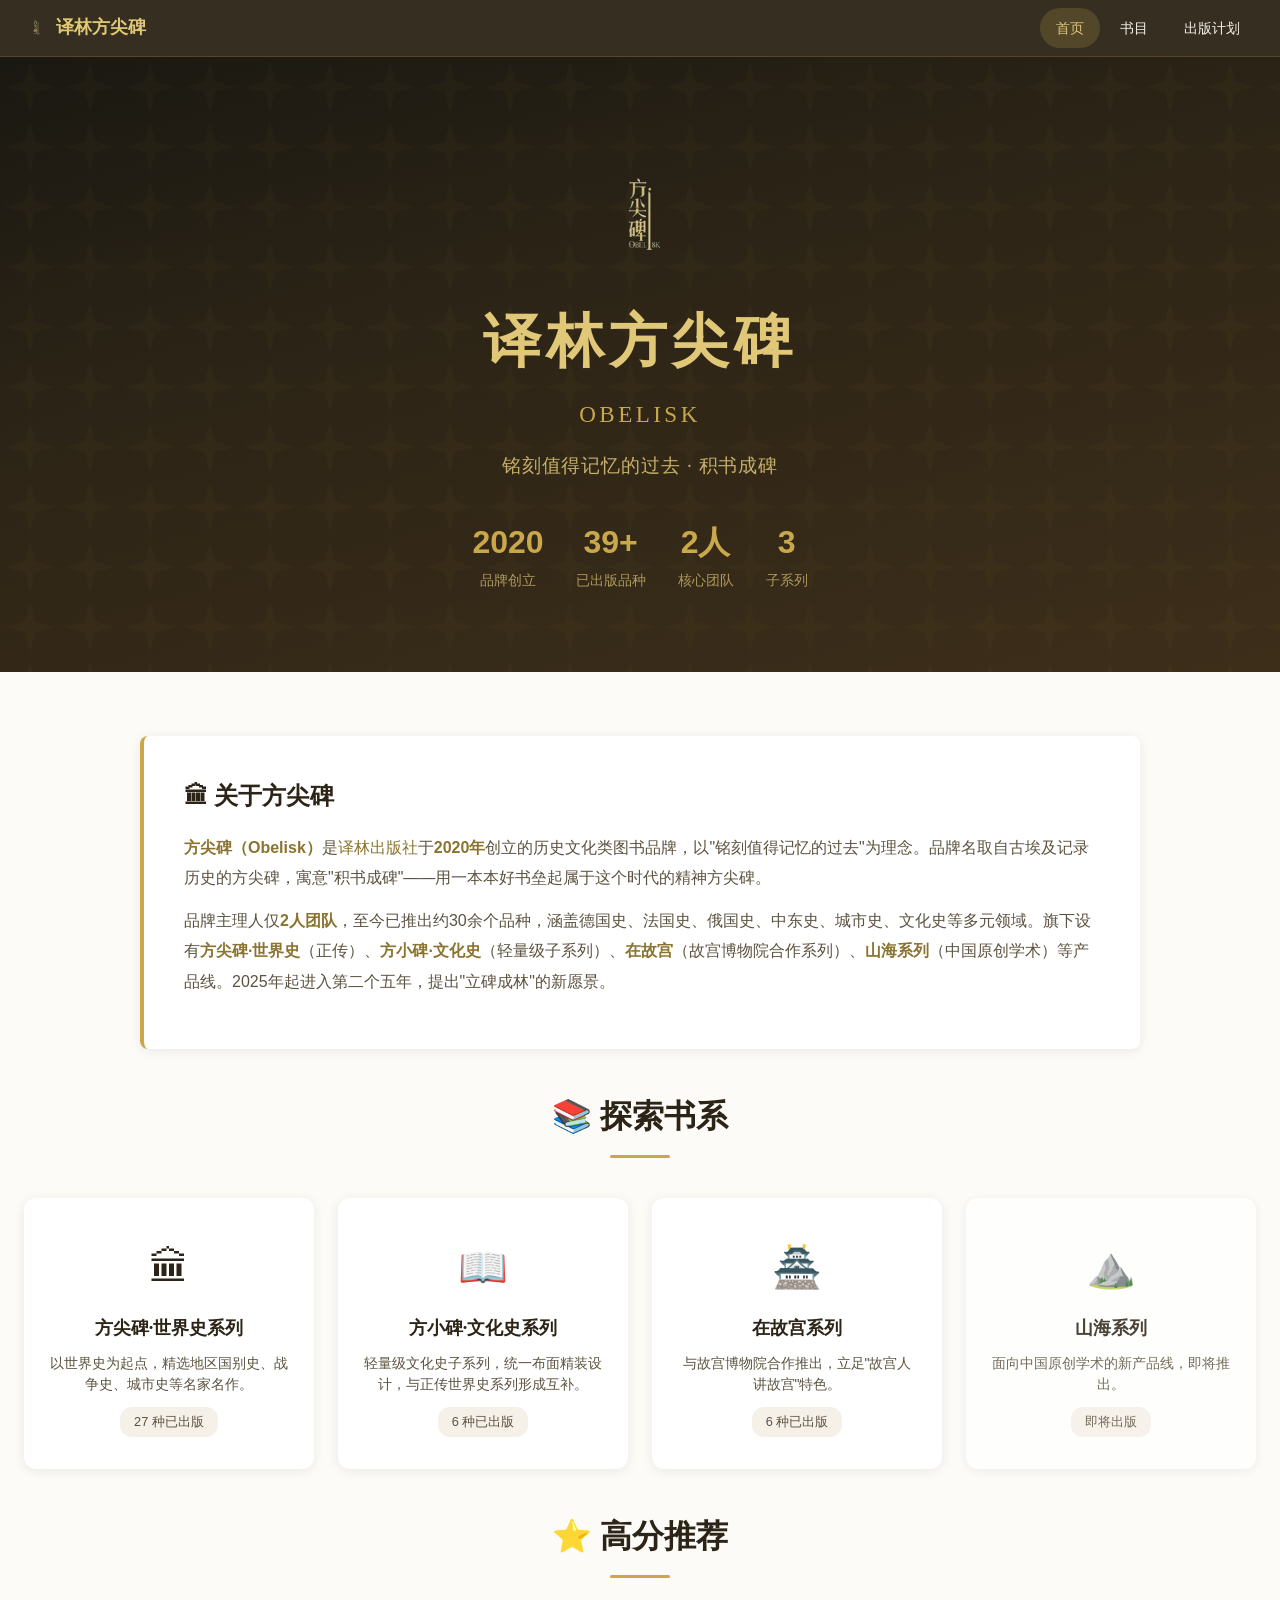
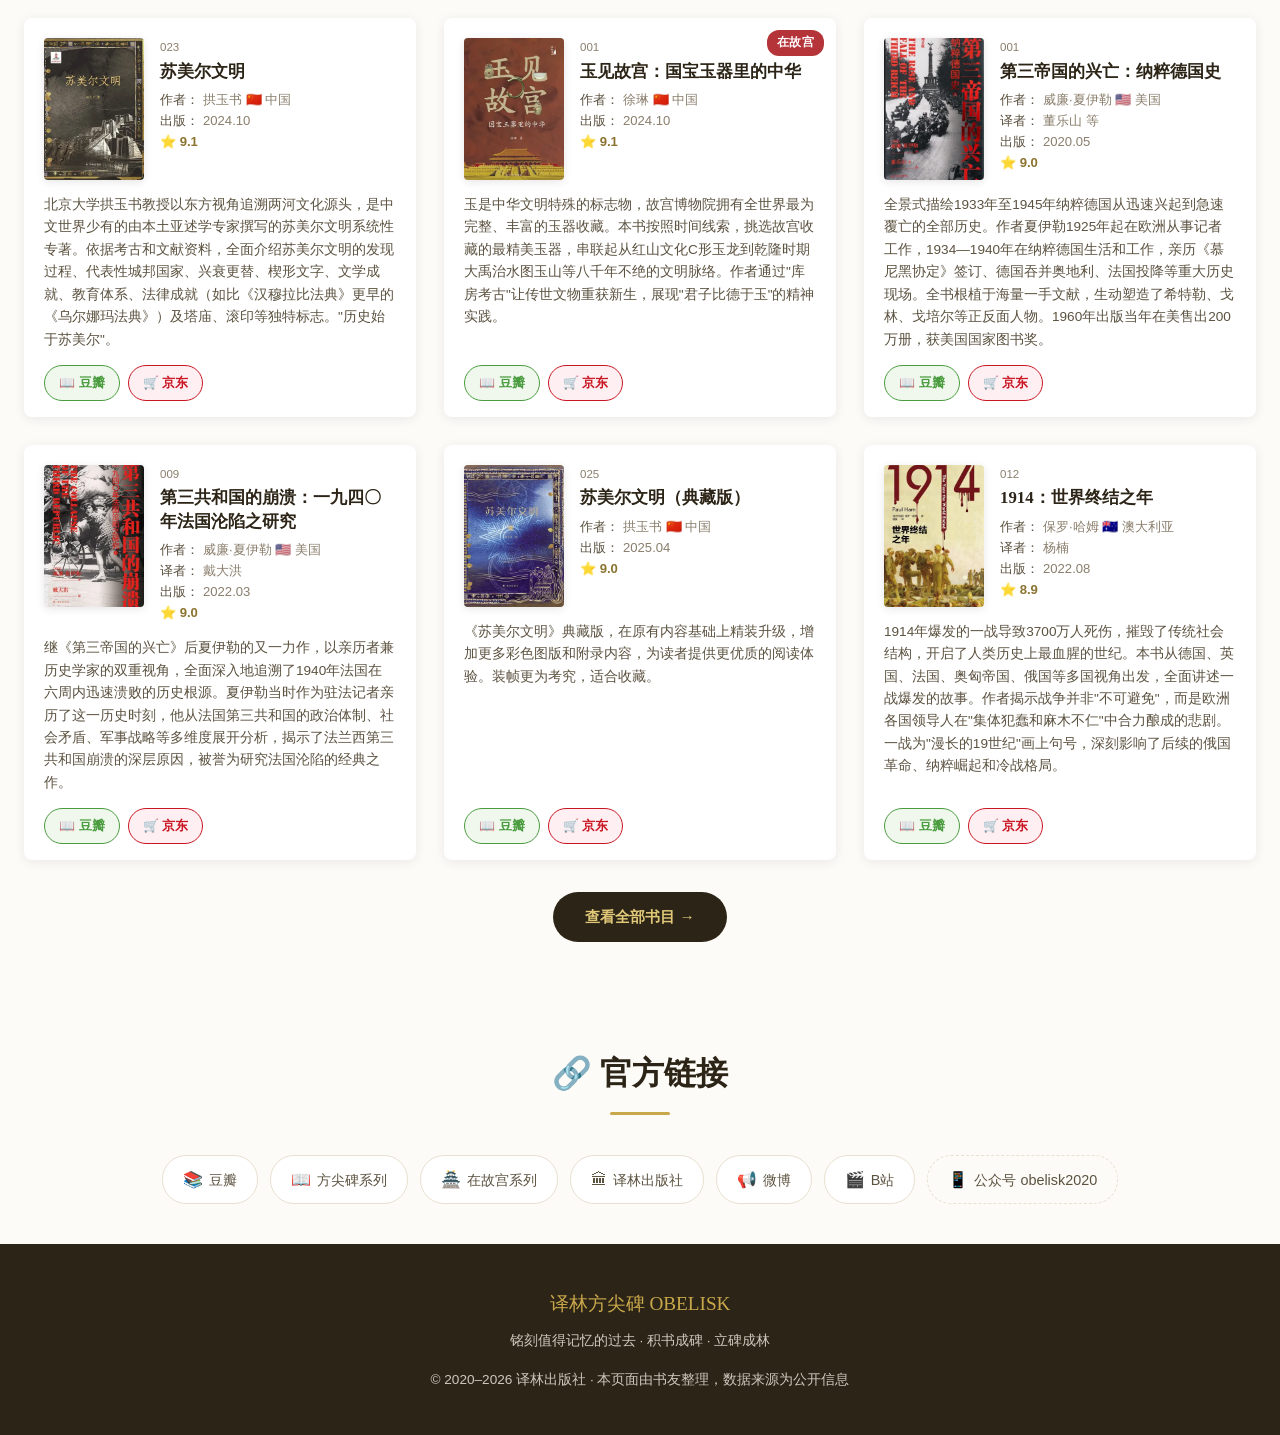
==== index.html @ dd34d94c "Obelisk V1.0" ====
<!DOCTYPE html>
<html lang="zh-CN">
<head>
<meta charset="UTF-8">
<meta name="viewport" content="width=device-width, initial-scale=1.0">
<meta name="description" content="译林方尖碑（Obelisk）是译林出版社于2020年创立的历史文化类图书品牌，以『铭刻值得记忆的过去』为理念。">
<title>译林方尖碑 OBELISK — 铭刻值得记忆的过去</title>
<link rel="stylesheet" href="css/style.css">
</head>
<body>

<!-- ===== Top Navigation ===== -->
<nav class="site-nav">
  <div class="nav-inner">
    <a href="index.html" class="nav-brand"><img src="images/方尖碑LOGO.png" alt="方尖碑" class="logo-icon" width="24" height="24"> 译林方尖碑</a>
    <button class="nav-toggle" onclick="document.querySelector('.nav-links').classList.toggle('open')" aria-label="菜单">☰</button>
    <div class="nav-links">
      <a href="index.html" class="active">首页</a>
      <a href="catalog.html">书目</a>
      <a href="plans.html">出版计划</a>
    </div>
  </div>
</nav>

<!-- ===== Hero ===== -->
<header class="hero">
  <div class="hero-content">
    <img class="obelisk-icon" src="images/方尖碑LOGO.png" alt="方尖碑" width="120" height="120">
    <h1>译林方尖碑<span class="accent">OBELISK</span></h1>
    <p class="tagline">铭刻值得记忆的过去 · 积书成碑</p>
    <div class="stats" id="heroStats"></div>
  </div>
</header>

<!-- ===== Brand Intro ===== -->
<section class="section">
  <div class="brand-intro">
    <h2>🏛 关于方尖碑</h2>
    <p><span class="highlight">方尖碑（Obelisk）</span>是<a href="http://www.yilin.com/" target="_blank" rel="noopener">译林出版社</a>于<span class="highlight">2020年</span>创立的历史文化类图书品牌，以"铭刻值得记忆的过去"为理念。品牌名取自古埃及记录历史的方尖碑，寓意"积书成碑"——用一本本好书垒起属于这个时代的精神方尖碑。</p>
    <p>品牌主理人仅<span class="highlight">2人团队</span>，至今已推出约30余个品种，涵盖德国史、法国史、俄国史、中东史、城市史、文化史等多元领域。旗下设有<span class="highlight">方尖碑·世界史</span>（正传）、<span class="highlight">方小碑·文化史</span>（轻量级子系列）、<span class="highlight">在故宫</span>（故宫博物院合作系列）、<span class="highlight">山海系列</span>（中国原创学术）等产品线。2025年起进入第二个五年，提出"立碑成林"的新愿景。</p>
  </div>

  <!-- ===== Series Navigation ===== -->
  <h2 class="section-title">📚 探索书系</h2>
  <div class="section-divider"></div>
  <div class="series-nav-grid" id="seriesNav"></div>

  <!-- ===== Featured Books ===== -->
  <h2 class="section-title" style="margin-top:16px">⭐ 高分推荐</h2>
  <div class="section-divider"></div>
  <div class="book-grid" id="featuredGrid"></div>
  <div style="text-align:center;margin-top:32px">
    <a href="catalog.html" style="display:inline-flex;align-items:center;gap:6px;padding:12px 32px;background:var(--ink);color:var(--gold-light);border-radius:28px;font-weight:600;font-size:.95rem;transition:all .2s">查看全部书目 →</a>
  </div>
</section>

<!-- ===== Official Links ===== -->
<section class="section section-sm">
  <h2 class="section-title">🔗 官方链接</h2>
  <div class="section-divider"></div>
  <div class="links-row">
    <a href="https://www.douban.com/people/219745804/?_i=10161605SWu4Nq" target="_blank" rel="noopener" class="link-chip">
      <span class="icon">📚</span> 豆瓣
    </a>
    <a href="https://book.douban.com/series/54733" target="_blank" rel="noopener" class="link-chip">
      <span class="icon">📖</span> 方尖碑系列
    </a>
    <a href="https://book.douban.com/series/74426" target="_blank" rel="noopener" class="link-chip">
      <span class="icon">🏯</span> 在故宫系列
    </a>
    <a href="http://www.yilin.com/" target="_blank" rel="noopener" class="link-chip">
      <span class="icon">🏛</span> 译林出版社
    </a>
    <a href="https://weibo.com/u/6437975644?is_all=1" target="_blank" rel="noopener" class="link-chip">
      <span class="icon">📢</span> 微博
    </a>
    <a href="https://space.bilibili.com/627652843?spm_id_from=333.337.search-card.all.click" target="_blank" rel="noopener" class="link-chip">
      <span class="icon">🎬</span> B站
    </a>
    <span class="link-chip link-chip-text">
      <span class="icon">📱</span> 公众号 obelisk2020
    </span>
  </div>
</section>

<!-- ===== Footer ===== -->
<footer class="site-footer">
  <p class="brand">译林方尖碑 OBELISK</p>
  <p>铭刻值得记忆的过去 · 积书成碑 · 立碑成林</p>
  <p style="margin-top:16px">© 2020–2026 译林出版社 · 本页面由书友整理，数据来源为公开信息</p>
</footer>

<script src="js/data.js"></script>
<script src="js/utils.js"></script>
<script>
  // Hero stats
  const seriesCounts = getSeriesCounts();
  const totalPublished = books.length;

  document.getElementById('heroStats').innerHTML = `
    <div class="stat"><div class="stat-num">2020</div><div class="stat-label">品牌创立</div></div>
    <div class="stat"><div class="stat-num">${totalPublished}+</div><div class="stat-label">已出版品种</div></div>
    <div class="stat"><div class="stat-num">2人</div><div class="stat-label">核心团队</div></div>
    <div class="stat"><div class="stat-num">${Object.keys(seriesCounts).length}</div><div class="stat-label">子系列</div></div>
  `;

  // Series nav cards
  const seriesOrder = ['世界史', '方小碑', '在故宫'];
  let navHtml = '';
  seriesOrder.forEach(s => {
    const info = getSeriesInfo(s);
    const count = seriesCounts[s] || 0;
    navHtml += `
      <a href="catalog.html?series=${encodeURIComponent(s)}" class="series-nav-card">
        <span class="icon">${info.icon}</span>
        <h3>${info.name}</h3>
        <p>${info.desc}</p>
        <span class="count">${count} 种已出版</span>
      </a>
    `;
  });
  // Add 山海 as upcoming
  navHtml += `
    <a href="plans.html#山海" class="series-nav-card" style="opacity:0.85">
      <span class="icon">⛰️</span>
      <h3>山海系列</h3>
      <p>面向中国原创学术的新产品线，即将推出。</p>
      <span class="count">即将出版</span>
    </a>
  `;
  document.getElementById('seriesNav').innerHTML = navHtml;

  // Featured books (rating >= 8.5, top 6)
  const featured = [...books]
    .filter(b => b.rating !== '—' && parseFloat(b.rating) >= 8.5)
    .sort((a, b) => parseFloat(b.rating) - parseFloat(a.rating))
    .slice(0, 6);

  document.getElementById('featuredGrid').innerHTML = featured.map(b => renderBookCard(b)).join('');
</script>

</body>
</html>
---- css/style.css ----
/* ============================================================
   译林方尖碑 OBELISK · 全局样式
   ============================================================ */

/* ----- Reset & Variables ----- */
*, *::before, *::after { box-sizing: border-box; margin: 0; padding: 0; }

:root {
  --gold: #c9a84c;
  --gold-light: #e0c878;
  --gold-dark: #8b7330;
  --stone: #f5f0e8;
  --stone-dark: #e8e0d0;
  --papyrus: #faf8f3;
  --ink: #2c2416;
  --ink-light: #5c5240;
  --ink-lighter: #8a7e6c;
  --white: #fff;
  --red: #b5343a;
  --green: #4a9c3f;
  --bg: #fdfbf7;

  --shadow: 0 2px 12px rgba(0,0,0,.08);
  --shadow-lg: 0 8px 32px rgba(0,0,0,.12);
  --shadow-xl: 0 16px 48px rgba(0,0,0,.16);

  --radius: 8px;
  --radius-sm: 4px;
  --radius-lg: 12px;

  --serif: "Noto Serif SC", "Source Han Serif SC", "Songti SC", Georgia, "Times New Roman", serif;
  --sans: "PingFang SC", "Microsoft YaHei", "Helvetica Neue", Arial, sans-serif;

  --max-width: 1280px;
}

html {
  scroll-behavior: smooth;
  font-size: 16px;
}

body {
  font-family: var(--sans);
  color: var(--ink);
  background: var(--bg);
  line-height: 1.7;
  overflow-x: hidden;
  min-height: 100vh;
  display: flex;
  flex-direction: column;
}

a {
  color: var(--gold-dark);
  text-decoration: none;
  transition: color 0.2s;
}
a:hover { color: var(--gold); }

img {
  max-width: 100%;
  height: auto;
  display: block;
}

/* ----- Top Navigation ----- */
.site-nav {
  background: rgba(44,36,22,0.95);
  backdrop-filter: blur(12px);
  -webkit-backdrop-filter: blur(12px);
  padding: 0 24px;
  position: sticky;
  top: 0;
  z-index: 100;
  border-bottom: 1px solid rgba(201,168,76,0.2);
}

.nav-inner {
  max-width: var(--max-width);
  margin: 0 auto;
  display: flex;
  align-items: center;
  justify-content: space-between;
  height: 56px;
}

.nav-brand {
  font-family: var(--serif);
  font-size: 1.1rem;
  font-weight: 700;
  color: var(--gold-light) !important;
  display: flex;
  align-items: center;
  gap: 8px;
}

.nav-links {
  display: flex;
  gap: 4px;
  align-items: center;
}

.nav-links a {
  color: var(--stone);
  padding: 8px 16px;
  border-radius: 20px;
  font-size: 0.9rem;
  font-weight: 500;
  transition: all 0.2s;
}
.nav-links a:hover,
.nav-links a.active {
  background: rgba(201,168,76,0.2);
  color: var(--gold-light);
}

.nav-toggle {
  display: none;
  background: none;
  border: none;
  color: var(--stone);
  font-size: 1.5rem;
  cursor: pointer;
  padding: 4px;
}

/* ----- Hero ----- */
.hero {
  background: linear-gradient(165deg, #1a1812 0%, #2c2416 40%, #3d2e1a 100%);
  color: var(--gold-light);
  text-align: center;
  padding: 100px 24px 80px;
  position: relative;
  overflow: hidden;
}

.hero::before {
  content: "";
  position: absolute;
  inset: 0;
  background: url("data:image/svg+xml,%3Csvg width='60' height='60' viewBox='0 0 60 60' xmlns='http://www.w3.org/2000/svg'%3E%3Cpath d='M30 5 L35 25 L55 30 L35 35 L30 55 L25 35 L5 30 L25 25 Z' fill='rgba(201,168,76,0.06)'/%3E%3C/svg%3E") repeat;
  opacity: 0.5;
}

.hero-content {
  position: relative;
  z-index: 1;
  max-width: 800px;
  margin: 0 auto;
}

.hero .obelisk-icon {
  width: 120px;
  height: auto;
  margin-bottom: 16px;
  display: block;
  margin-left: auto;
  margin-right: auto;
  border-radius: var(--radius-sm);
  aspect-ratio: 1;
}

/* Nav logo icon */
.logo-icon {
  width: 24px;
  height: 24px;
  border-radius: 3px;
  flex-shrink: 0;
  vertical-align: middle;
  display: inline-block;
}

.hero h1 {
  font-family: var(--serif);
  font-size: clamp(2.2rem, 5vw, 3.6rem);
  font-weight: 900;
  letter-spacing: 0.08em;
  margin-bottom: 8px;
}

.hero h1 .accent {
  color: var(--gold);
  display: block;
  font-size: 0.4em;
  letter-spacing: 0.15em;
  font-weight: 400;
  margin-top: 4px;
}

.hero .tagline {
  font-size: 1.2rem;
  color: var(--gold-light);
  opacity: 0.85;
  margin: 16px 0 24px;
  font-family: var(--serif);
  letter-spacing: 0.05em;
}

.hero .stats {
  display: flex;
  gap: 32px;
  justify-content: center;
  flex-wrap: wrap;
  margin-top: 32px;
}

.hero .stat {
  text-align: center;
}

.hero .stat-num {
  font-size: 2rem;
  font-weight: 700;
  color: var(--gold);
}

.hero .stat-label {
  font-size: 0.85rem;
  color: var(--gold-light);
  opacity: 0.7;
}

/* ----- Section Common ----- */
.section {
  padding: 64px 24px;
  max-width: var(--max-width);
  margin: 0 auto;
}

.section-sm { padding: 40px 24px; }

.section-title {
  font-family: var(--serif);
  font-size: 2rem;
  font-weight: 700;
  text-align: center;
  margin-bottom: 12px;
  color: var(--ink);
}

.section-subtitle {
  text-align: center;
  color: var(--ink-light);
  margin-bottom: 40px;
  font-size: 0.95rem;
}

.section-divider {
  width: 60px;
  height: 3px;
  background: var(--gold);
  margin: 0 auto 40px;
  border-radius: 2px;
}

/* ----- Brand Intro ----- */
.brand-intro {
  background: var(--white);
  border-radius: var(--radius);
  padding: 40px;
  margin-bottom: 40px;
  box-shadow: var(--shadow);
  border-left: 4px solid var(--gold);
  max-width: 1000px;
  margin-left: auto;
  margin-right: auto;
}

.brand-intro h2 {
  font-family: var(--serif);
  font-size: 1.5rem;
  margin-bottom: 16px;
  color: var(--ink);
}

.brand-intro p {
  color: var(--ink-light);
  line-height: 1.9;
  margin-bottom: 12px;
}

.brand-intro .highlight {
  color: var(--gold-dark);
  font-weight: 600;
}

/* ----- Series Nav Cards ----- */
.series-nav-grid {
  display: grid;
  grid-template-columns: repeat(auto-fit, minmax(260px, 1fr));
  gap: 24px;
  margin-bottom: 40px;
}

.series-nav-card {
  background: var(--white);
  border-radius: var(--radius-lg);
  padding: 32px 24px;
  box-shadow: var(--shadow);
  text-align: center;
  transition: transform 0.25s, box-shadow 0.25s;
  display: block;
  color: var(--ink) !important;
  border-top: 3px solid transparent;
}

.series-nav-card:hover {
  transform: translateY(-4px);
  box-shadow: var(--shadow-lg);
  border-top-color: var(--gold);
}

.series-nav-card .icon {
  font-size: 2.5rem;
  margin-bottom: 12px;
  display: block;
}

.series-nav-card h3 {
  font-family: var(--serif);
  font-size: 1.15rem;
  margin-bottom: 8px;
}

.series-nav-card p {
  font-size: 0.88rem;
  color: var(--ink-light);
  line-height: 1.5;
}

.series-nav-card .count {
  display: inline-block;
  margin-top: 12px;
  background: var(--stone);
  padding: 4px 14px;
  border-radius: 12px;
  font-size: 0.8rem;
  color: var(--ink-light);
  font-weight: 500;
}

/* ----- Search ----- */
.search-box {
  max-width: 500px;
  margin: 0 auto 32px;
  position: relative;
}

.search-box input {
  width: 100%;
  padding: 12px 20px 12px 44px;
  border: 2px solid var(--stone-dark);
  border-radius: 28px;
  font-size: 0.95rem;
  background: var(--white);
  color: var(--ink);
  outline: none;
  transition: border-color 0.2s;
  font-family: var(--sans);
}

.search-box input:focus {
  border-color: var(--gold);
}

.search-box .search-icon {
  position: absolute;
  left: 16px;
  top: 50%;
  transform: translateY(-50%);
  color: var(--ink-lighter);
  font-size: 1.1rem;
}

/* ----- Filter Bar ----- */
.filter-bar {
  display: flex;
  gap: 8px;
  justify-content: center;
  flex-wrap: wrap;
  margin-bottom: 40px;
}

.filter-btn {
  padding: 10px 22px;
  border: 1.5px solid var(--stone-dark);
  background: var(--white);
  border-radius: 24px;
  cursor: pointer;
  font-size: 0.9rem;
  color: var(--ink-light);
  transition: all 0.25s;
  font-family: var(--sans);
}

.filter-btn:hover,
.filter-btn.active {
  background: var(--ink);
  color: var(--gold-light);
  border-color: var(--ink);
}

/* ----- Book Grid ----- */
.book-grid {
  display: grid;
  grid-template-columns: repeat(auto-fill, minmax(340px, 1fr));
  gap: 28px;
}

.book-card {
  background: var(--white);
  border-radius: var(--radius);
  overflow: hidden;
  box-shadow: var(--shadow);
  transition: transform 0.25s, box-shadow 0.25s;
  display: flex;
  flex-direction: column;
  position: relative;
}

.book-card:hover {
  transform: translateY(-4px);
  box-shadow: var(--shadow-lg);
}

.book-card .card-top {
  display: flex;
  padding: 20px 20px 0;
  gap: 16px;
}

.book-cover-link {
  width: 100px;
  min-width: 100px;
  height: 142px;
  border-radius: var(--radius-sm);
  overflow: hidden;
  display: block;
  box-shadow: 0 2px 8px rgba(0,0,0,.1);
  background: var(--stone);
}

.book-cover-img {
  width: 100%;
  height: 100%;
  object-fit: cover;
  transition: transform 0.3s;
}

.book-cover-link:hover .book-cover-img {
  transform: scale(1.05);
}

.book-cover-link.no-image::after {
  content: attr(data-title);
  display: flex;
  align-items: center;
  justify-content: center;
  width: 100%;
  height: 100%;
  font-family: var(--serif);
  font-size: 0.7rem;
  color: var(--ink-light);
  text-align: center;
  padding: 8px;
  background: var(--stone-dark);
}

.book-info {
  flex: 1;
  min-width: 0;
}

.book-info h3 {
  font-family: var(--serif);
  font-size: 1.05rem;
  font-weight: 700;
  line-height: 1.4;
  margin-bottom: 6px;
  color: var(--ink);
}

.book-info h3 a {
  color: var(--ink);
}
.book-info h3 a:hover {
  color: var(--gold-dark);
}

.book-meta {
  font-size: 0.82rem;
  color: var(--ink-lighter);
  line-height: 1.6;
}

.book-meta span {
  display: inline-block;
  margin-right: 4px;
}

.book-meta .label {
  color: var(--ink-light);
  font-weight: 500;
}

.book-rating {
  display: inline-flex;
  align-items: center;
  gap: 4px;
  font-weight: 700;
  color: var(--gold-dark);
}

.book-number {
  font-size: 0.72rem;
  color: var(--ink-lighter);
  font-weight: 500;
  margin-bottom: 2px;
}

.book-desc {
  font-size: 0.85rem;
  color: var(--ink-light);
  line-height: 1.65;
  padding: 14px 20px;
  flex: 1;
}

.book-links {
  display: flex;
  gap: 8px;
  padding: 0 20px 16px;
}

.book-link {
  display: inline-flex;
  align-items: center;
  gap: 5px;
  padding: 6px 14px;
  border-radius: 20px;
  font-size: 0.8rem;
  font-weight: 600;
  transition: all 0.2s;
  border: 1.5px solid;
}

.book-link.douban {
  border-color: #4a9c3f;
  color: #4a9c3f;
  background: #f0f8ee;
}
.book-link.douban:hover { background: #4a9c3f; color: #fff; }

.book-link.jd {
  border-color: #c91623;
  color: #c91623;
  background: #fef0f2;
}
.book-link.jd:hover { background: #c91623; color: #fff; }

.book-badge {
  position: absolute;
  top: 12px;
  right: 12px;
  background: var(--gold);
  color: #fff;
  font-size: 0.72rem;
  padding: 3px 10px;
  border-radius: 12px;
  font-weight: 600;
  letter-spacing: 0.03em;
  z-index: 2;
}

/* ----- Sub-series Header ----- */
.subseries-header {
  grid-column: 1 / -1;
  margin: 32px 0 8px;
  padding: 16px 24px;
  background: linear-gradient(135deg, #f8f4ea, #fdfaf3);
  border-left: 4px solid var(--gold);
  border-radius: var(--radius);
}

.subseries-header h3 {
  font-family: var(--serif);
  font-size: 1.3rem;
  font-weight: 700;
  color: var(--ink);
}

.subseries-header p {
  font-size: 0.88rem;
  color: var(--ink-light);
  margin-top: 4px;
}

/* ----- Year Divider ----- */
.year-divider {
  grid-column: 1 / -1;
  font-family: var(--serif);
  font-size: 1.1rem;
  font-weight: 700;
  color: var(--gold-dark);
  margin: 16px 0 4px;
  padding-left: 8px;
  border-bottom: 1px solid var(--stone-dark);
  padding-bottom: 4px;
}

/* ================================================================
   DETAIL PAGE
   ================================================================ */

.detail-page {
  flex: 1;
}

.detail-back {
  display: inline-flex;
  align-items: center;
  gap: 6px;
  color: var(--ink-light);
  font-size: 0.9rem;
  margin-bottom: 32px;
  transition: color 0.2s;
}
.detail-back:hover { color: var(--gold-dark); }

.detail-main {
  display: grid;
  grid-template-columns: 280px 1fr;
  gap: 48px;
  align-items: start;
}

.detail-cover {
  position: sticky;
  top: 80px;
}

.detail-cover img {
  width: 100%;
  border-radius: var(--radius);
  box-shadow: var(--shadow-lg);
}

.detail-cover .no-cover {
  width: 100%;
  aspect-ratio: 140/200;
  background: var(--stone-dark);
  border-radius: var(--radius);
  display: flex;
  align-items: center;
  justify-content: center;
  font-family: var(--serif);
  color: var(--ink-light);
  text-align: center;
  padding: 20px;
}

.detail-info h1 {
  font-family: var(--serif);
  font-size: 1.8rem;
  font-weight: 800;
  line-height: 1.35;
  margin-bottom: 8px;
  color: var(--ink);
}

.detail-info .subtitle {
  font-size: 0.9rem;
  color: var(--ink-lighter);
  margin-bottom: 24px;
}

.detail-meta {
  display: grid;
  grid-template-columns: 1fr 1fr;
  gap: 12px;
  margin-bottom: 28px;
  padding: 24px;
  background: var(--stone);
  border-radius: var(--radius);
}

.detail-meta .meta-item {
  display: flex;
  flex-direction: column;
}

.detail-meta .meta-label {
  font-size: 0.78rem;
  color: var(--ink-lighter);
  text-transform: uppercase;
  letter-spacing: 0.05em;
  margin-bottom: 4px;
}

.detail-meta .meta-value {
  font-size: 0.95rem;
  font-weight: 600;
  color: var(--ink);
}

.detail-desc {
  font-size: 0.95rem;
  line-height: 1.85;
  color: var(--ink-light);
  margin-bottom: 28px;
}

.detail-actions {
  display: flex;
  gap: 12px;
  flex-wrap: wrap;
  margin-bottom: 40px;
}

.detail-actions .btn {
  display: inline-flex;
  align-items: center;
  gap: 8px;
  padding: 12px 28px;
  border-radius: 28px;
  font-size: 0.95rem;
  font-weight: 600;
  transition: all 0.2s;
  border: 2px solid;
  font-family: var(--sans);
  cursor: pointer;
}

.btn-douban {
  background: #4a9c3f;
  color: #fff;
  border-color: #4a9c3f;
}
.btn-douban:hover { background: #3d8434; color: #fff; }

.btn-jd {
  background: #c91623;
  color: #fff;
  border-color: #c91623;
}
.btn-jd:hover { background: #b0121d; color: #fff; }

.btn-outline {
  background: transparent;
  color: var(--ink-light);
  border-color: var(--stone-dark);
}
.btn-outline:hover { background: var(--stone); color: var(--ink); }

/* Related Books */
.related-books {
  margin-top: 48px;
  padding-top: 40px;
  border-top: 1px solid var(--stone-dark);
}

.related-books h3 {
  font-family: var(--serif);
  font-size: 1.3rem;
  margin-bottom: 20px;
}

.related-grid {
  display: grid;
  grid-template-columns: repeat(auto-fill, minmax(240px, 1fr));
  gap: 20px;
}

.related-card {
  background: var(--white);
  border-radius: var(--radius);
  padding: 16px;
  box-shadow: var(--shadow);
  transition: transform 0.2s;
  display: block;
  color: var(--ink) !important;
}

.related-card:hover {
  transform: translateY(-2px);
  box-shadow: var(--shadow-lg);
}

.related-card .mini-cover {
  width: 60px;
  height: 84px;
  border-radius: var(--radius-sm);
  overflow: hidden;
  float: left;
  margin-right: 12px;
  background: var(--stone);
}

.related-card .mini-cover img {
  width: 100%;
  height: 100%;
  object-fit: cover;
}

.related-card h4 {
  font-family: var(--serif);
  font-size: 0.9rem;
  line-height: 1.35;
  margin-bottom: 4px;
}

.related-card .meta {
  font-size: 0.78rem;
  color: var(--ink-lighter);
}

/* Plan card badge at bottom-right */
.plan-badge-row {
  padding: 0 20px 16px;
  display: flex;
  justify-content: flex-end;
}

.plan-badge-tag {
  display: inline-block;
  background: var(--ink-lighter);
  color: #fff;
  font-size: 0.72rem;
  padding: 3px 10px;
  border-radius: 12px;
  font-weight: 500;
  letter-spacing: 0.03em;
}

/* ===== Plan cover gradients ===== */
.plan-cover {
  display: flex;
  align-items: center;
  justify-content: center;
  position: relative;
  width: 100%;
  height: 100%;
}

.plan-cover span {
  font-family: var(--serif);
  font-size: 0.8rem;
  font-weight: 700;
  color: rgba(255,255,255,0.85);
  text-align: center;
  padding: 8px;
  text-shadow: 0 1px 3px rgba(0,0,0,0.3);
  letter-spacing: 0.05em;
}

.cover-grad-1 { background: linear-gradient(135deg, #3a2818, #5c3d2e, #8b6914); }
.cover-grad-2 { background: linear-gradient(135deg, #1a3a4a, #2d5a6e, #1a5c5c); }
.cover-grad-3 { background: linear-gradient(135deg, #4a1a1a, #6e2d2d, #8b4513); }
.cover-grad-4 { background: linear-gradient(135deg, #2a3a18, #4a5c2e, #6b8e23); }
.cover-grad-5 { background: linear-gradient(135deg, #3a2a18, #5c4a3e, #7b6b3a); }
.cover-grad-6 { background: linear-gradient(135deg, #1a2a3a, #2e3d5c, #4a5a7a); }
.cover-grad-7 { background: linear-gradient(135deg, #3a1a2a, #5c2e4a, #7a4a6a); }
.cover-grad-8 { background: linear-gradient(135deg, #1a3a2a, #2e5c4a, #3a7a5a); }

/* ================================================================
   PLANS PAGE
   ================================================================ */

.plan-section {
  background: var(--white);
  border-radius: var(--radius-lg);
  padding: 40px;
  margin-bottom: 40px;
  box-shadow: var(--shadow);
  border-left: 4px solid var(--gold);
}

.plan-section h2 {
  font-family: var(--serif);
  font-size: 1.4rem;
  margin-bottom: 8px;
  color: var(--ink);
}

.plan-section .plan-subtitle {
  font-size: 0.88rem;
  color: var(--ink-light);
  margin-bottom: 24px;
  line-height: 1.5;
}

.plan-table {
  width: 100%;
  border-collapse: collapse;
  font-size: 0.9rem;
}

.plan-table th {
  background: var(--ink);
  color: var(--gold-light);
  padding: 10px 14px;
  text-align: left;
  font-weight: 600;
  white-space: nowrap;
}

.plan-table th:first-child { border-radius: var(--radius-sm) 0 0 0; }
.plan-table th:last-child { border-radius: 0 var(--radius-sm) 0 0; }

.plan-table td {
  padding: 12px 14px;
  border-bottom: 1px solid var(--stone-dark);
  vertical-align: top;
}

.plan-table tr:hover td {
  background: rgba(201,168,76,.05);
}

.plan-table .desc-col {
  max-width: 480px;
  font-size: 0.84rem;
  color: var(--ink-light);
  line-height: 1.6;
}

.plan-table .title-col {
  font-weight: 600;
  white-space: nowrap;
}

/* ----- Official Links (horizontal row) ----- */
.links-row {
  display: flex;
  gap: 12px;
  justify-content: center;
  flex-wrap: wrap;
  align-items: center;
}

.link-chip {
  display: inline-flex;
  align-items: center;
  gap: 6px;
  padding: 10px 20px;
  background: var(--white);
  border: 1.5px solid var(--stone-dark);
  border-radius: 24px;
  font-size: 0.9rem;
  font-weight: 500;
  color: var(--ink-light);
  transition: all 0.2s;
  text-decoration: none;
  white-space: nowrap;
}

.link-chip:hover {
  background: var(--ink);
  color: var(--gold-light);
  border-color: var(--ink);
  transform: translateY(-2px);
  box-shadow: var(--shadow);
}

.link-chip .icon {
  font-size: 1rem;
}

.link-chip-text {
  background: transparent;
  border-style: dashed;
  cursor: default;
}
.link-chip-text:hover {
  background: transparent;
  color: var(--ink-light);
  border-color: var(--stone-dark);
  transform: none;
  box-shadow: none;
}

/* ----- Footer ----- */
.site-footer {
  background: var(--ink);
  color: var(--stone);
  text-align: center;
  padding: 40px 24px;
  margin-top: auto;
}

.site-footer p {
  margin: 4px 0;
  font-size: 0.85rem;
  opacity: 0.8;
}

.site-footer .brand {
  font-family: var(--serif);
  font-size: 1.2rem;
  color: var(--gold);
  margin-bottom: 8px;
  opacity: 1;
}

/* ----- No Results ----- */
.no-results {
  grid-column: 1 / -1;
  text-align: center;
  padding: 60px 20px;
  color: var(--ink-lighter);
}

.no-results .icon {
  font-size: 3rem;
  margin-bottom: 16px;
}

.no-results h3 {
  font-family: var(--serif);
  font-size: 1.2rem;
  margin-bottom: 8px;
  color: var(--ink-light);
}

/* ----- Loading / Error ----- */
.error-state {
  text-align: center;
  padding: 80px 20px;
  color: var(--ink-light);
}

.error-state .icon {
  font-size: 3rem;
  margin-bottom: 16px;
}

.error-state h2 {
  font-family: var(--serif);
  margin-bottom: 12px;
}

/* ================================================================
   RESPONSIVE
   ================================================================ */

@media (max-width: 768px) {
  .hero { padding: 64px 20px 48px; }
  .hero .stats { gap: 20px; }
  .hero .stat-num { font-size: 1.5rem; }

  .book-grid {
    grid-template-columns: 1fr;
  }

  .section { padding: 40px 16px; }

  .detail-main {
    grid-template-columns: 1fr;
  }

  .detail-cover {
    position: static;
    max-width: 200px;
    margin: 0 auto;
  }

  .detail-meta {
    grid-template-columns: 1fr;
  }

  .nav-links {
    display: none;
    position: absolute;
    top: 56px;
    left: 0;
    right: 0;
    background: rgba(44,36,22,0.98);
    flex-direction: column;
    padding: 16px;
    gap: 0;
    border-bottom: 1px solid rgba(201,168,76,0.2);
  }

  .nav-links.open {
    display: flex;
  }

  .nav-links a {
    padding: 12px 16px;
    border-radius: 8px;
  }

  .nav-toggle {
    display: block;
  }

  .plan-section { padding: 24px; }
  .plan-table { font-size: 0.8rem; }
  .plan-table th, .plan-table td { padding: 8px 10px; }
}

@media (max-width: 480px) {
  .hero h1 { font-size: 1.8rem; }
  .hero .obelisk-icon { font-size: 3rem; }
  .hero .stats { gap: 12px; }
  .hero .stat-num { font-size: 1.2rem; }

  .filter-btn { padding: 8px 16px; font-size: 0.8rem; }

  .detail-actions { flex-direction: column; }
  .detail-actions .btn { text-align: center; justify-content: center; }
}
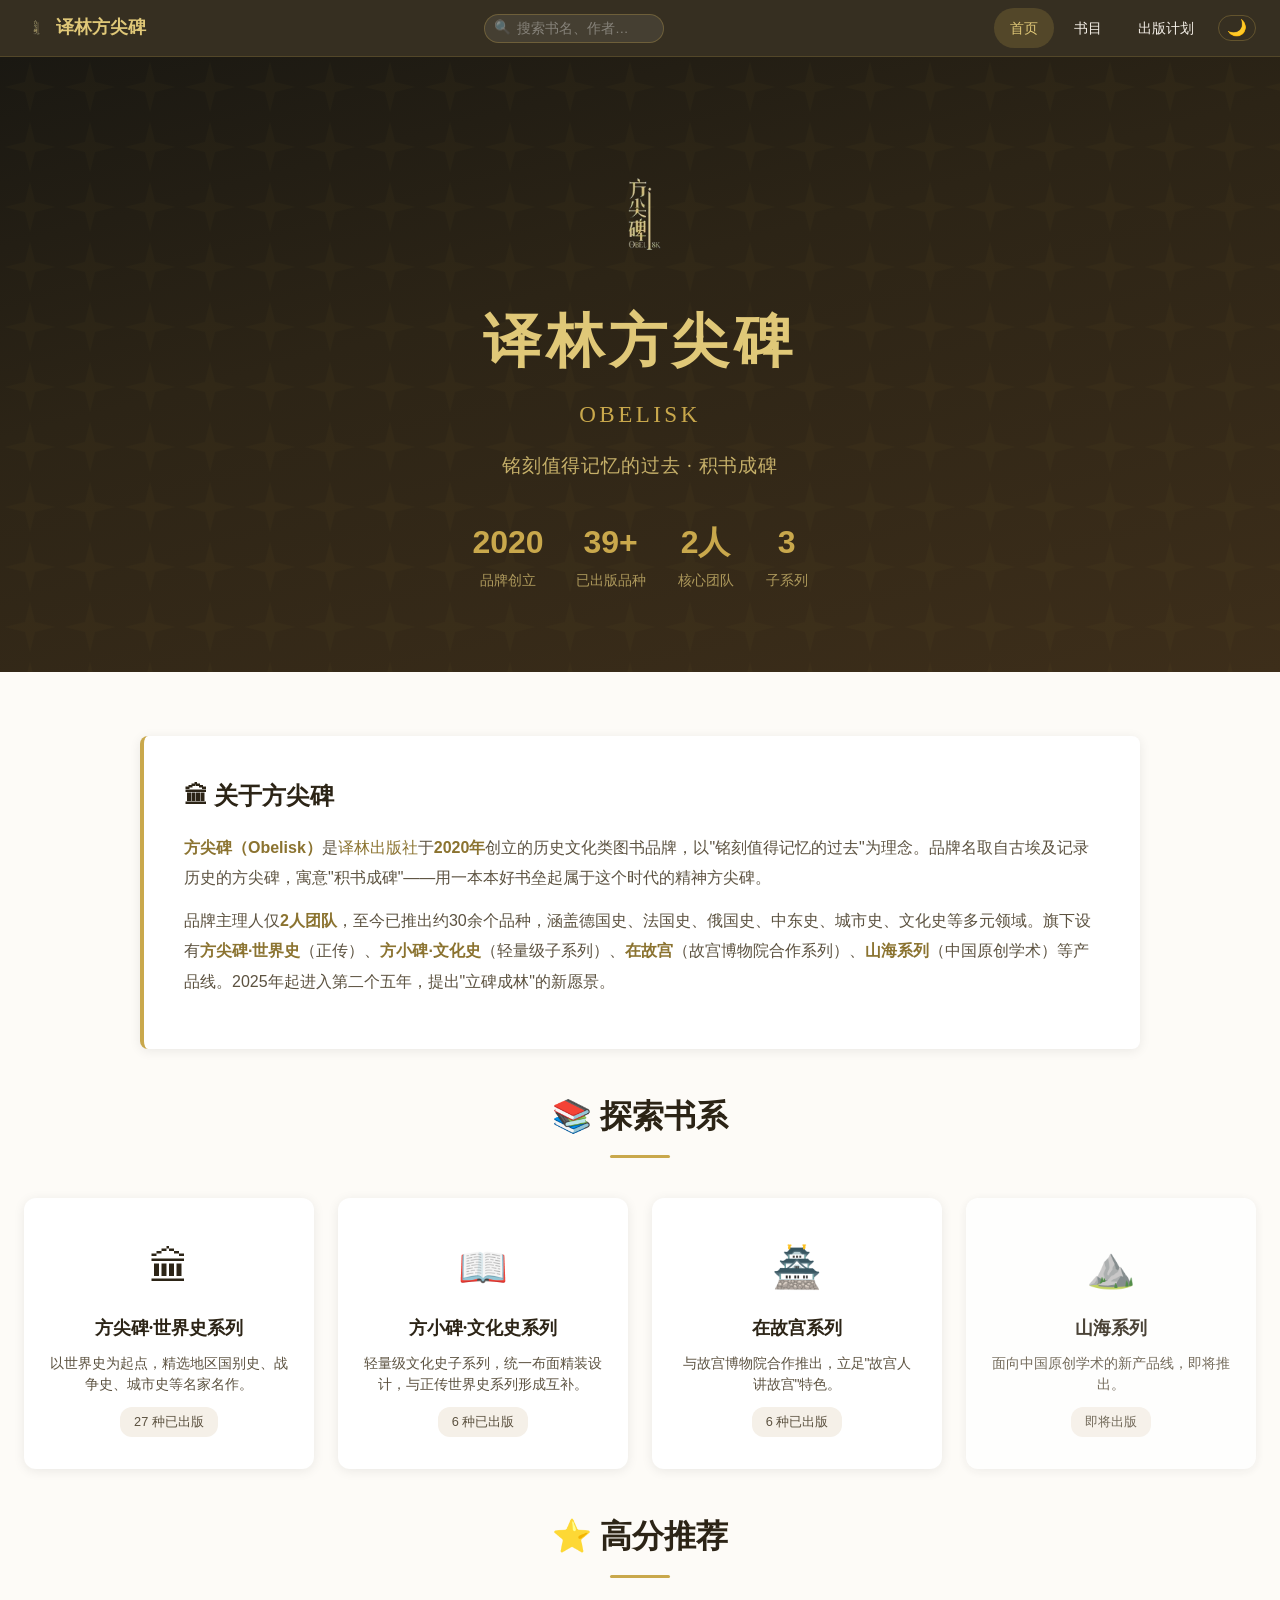
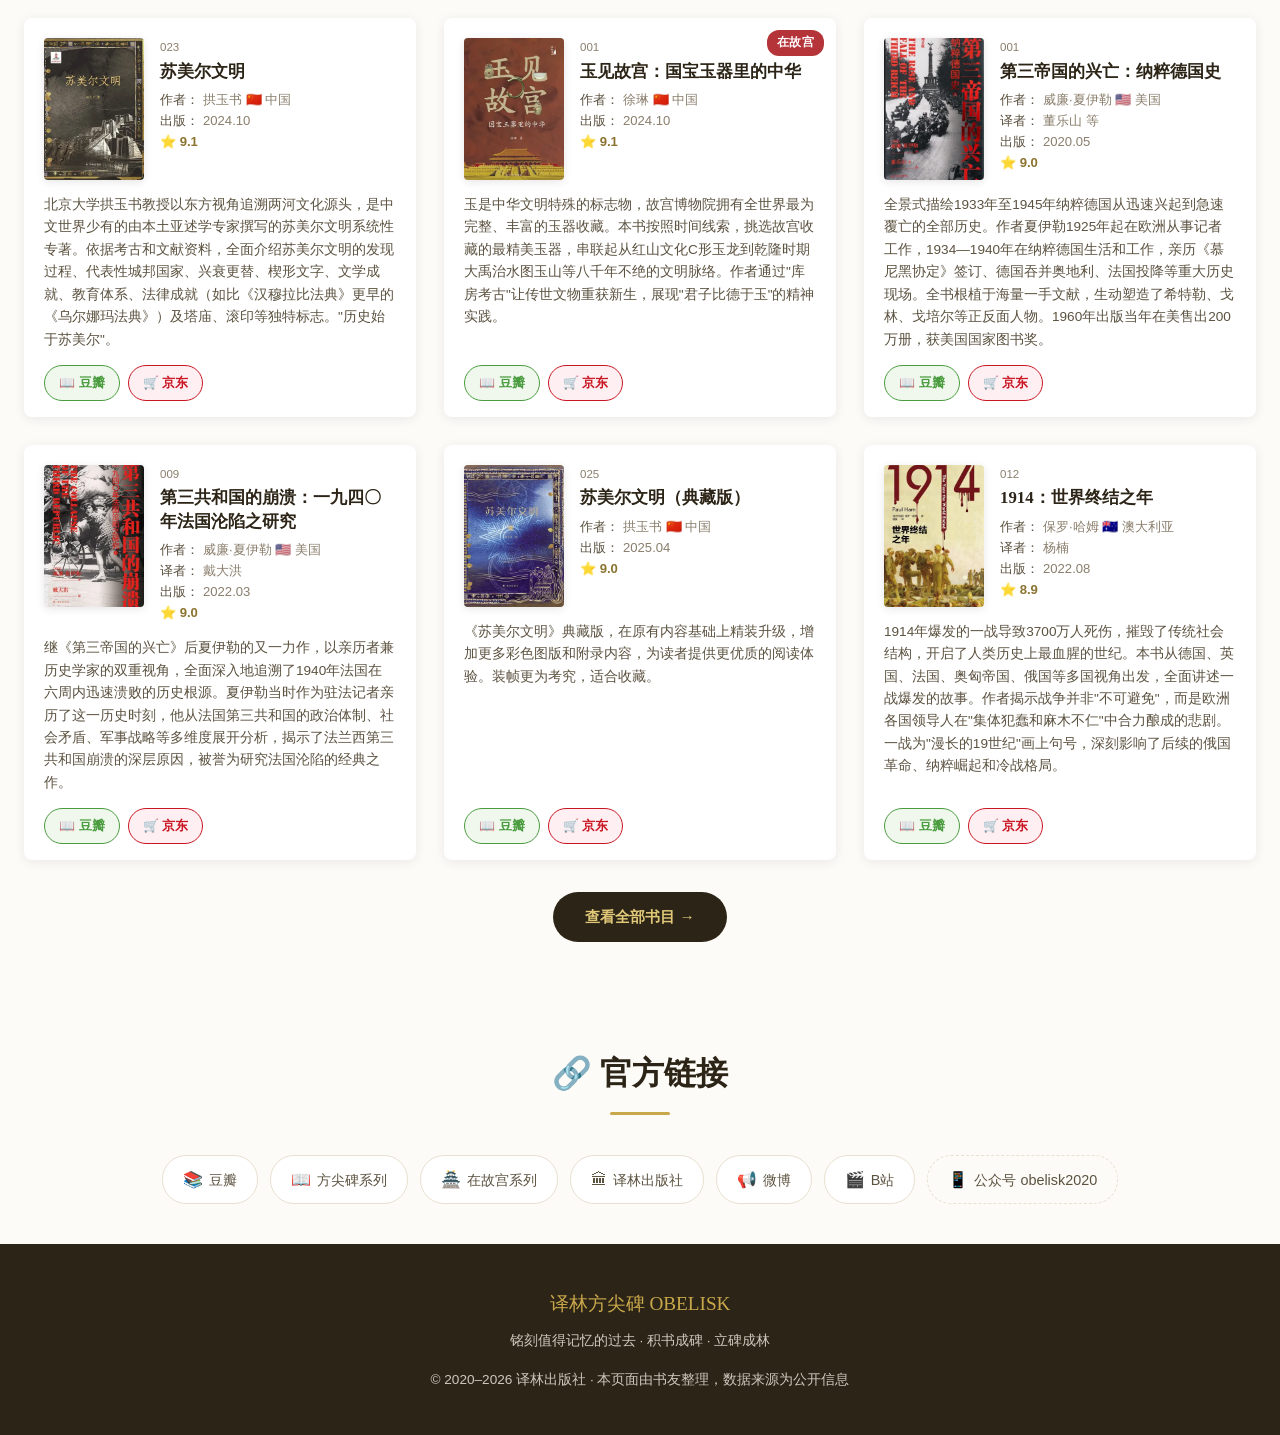
==== commit 4e19d705: "feat: 全站搜索 + 暗色模式切换" ====
--- a/index.html
+++ b/index.html
@@ -90,8 +90,10 @@
   <p style="margin-top:16px">© 2020–2026 译林出版社 · 本页面由书友整理，数据来源为公开信息</p>
 </footer>
 
-<script src="js/data.js"></script>
-<script src="js/utils.js"></script>
+<script src="js/data.js">
+</script>
+<script src="js/utils.js">
+</script>
 <script>
   // Hero stats
   const seriesCounts = getSeriesCounts();
@@ -137,6 +139,8 @@
     .slice(0, 6);
 
   document.getElementById('featuredGrid').innerHTML = featured.map(b => renderBookCard(b)).join('');
+initNavSearch();
+initThemeToggle();
 </script>
 
 </body>
--- a/css/style.css
+++ b/css/style.css
@@ -114,6 +114,128 @@
   color: var(--gold-light);
 }
 
+/* Nav search */
+.nav-search {
+  position: relative;
+  margin-left: 8px;
+}
+
+.nav-search input {
+  width: 180px;
+  padding: 6px 14px 6px 32px;
+  border: 1px solid rgba(201,168,76,0.3);
+  border-radius: 16px;
+  background: rgba(255,255,255,0.08);
+  color: var(--stone);
+  font-size: 0.85rem;
+  outline: none;
+  transition: all 0.25s;
+  font-family: var(--sans);
+}
+.nav-search input:focus {
+  width: 240px;
+  border-color: var(--gold);
+  background: rgba(255,255,255,0.14);
+}
+.nav-search input::placeholder { color: rgba(255,255,255,0.35); }
+
+.nav-search .search-icon {
+  position: absolute;
+  left: 10px;
+  top: 50%;
+  transform: translateY(-50%);
+  font-size: 0.85rem;
+  pointer-events: none;
+  opacity: 0.5;
+}
+
+.search-results {
+  position: absolute;
+  top: 100%;
+  right: 0;
+  margin-top: 6px;
+  width: 380px;
+  max-height: 420px;
+  overflow-y: auto;
+  background: var(--white);
+  border-radius: var(--radius);
+  box-shadow: var(--shadow-xl);
+  z-index: 200;
+  display: none;
+}
+.search-results.visible { display: block; }
+
+.search-result-item {
+  display: flex;
+  align-items: center;
+  gap: 12px;
+  padding: 10px 14px;
+  cursor: pointer;
+  transition: background 0.15s;
+  text-decoration: none;
+  color: var(--ink);
+}
+.search-result-item:hover,
+.search-result-item.active {
+  background: var(--stone);
+}
+.search-result-item:first-child { border-radius: var(--radius) var(--radius) 0 0; }
+.search-result-item:last-child { border-radius: 0 0 var(--radius) var(--radius); }
+
+.search-mini-cover {
+  width: 32px;
+  height: 44px;
+  border-radius: 2px;
+  object-fit: cover;
+  flex-shrink: 0;
+  background: var(--stone-dark);
+}
+
+.search-result-info { flex: 1; min-width: 0; }
+.search-result-info .srt-title {
+  font-weight: 600;
+  font-size: 0.88rem;
+  white-space: nowrap;
+  overflow: hidden;
+  text-overflow: ellipsis;
+}
+.search-result-info .srt-meta {
+  font-size: 0.75rem;
+  color: var(--ink-lighter);
+  margin-top: 2px;
+}
+.search-result-badge {
+  font-size: 0.68rem;
+  padding: 2px 8px;
+  border-radius: 8px;
+  background: var(--stone-dark);
+  color: var(--ink-light);
+  flex-shrink: 0;
+}
+.search-no-result {
+  padding: 24px;
+  text-align: center;
+  color: var(--ink-lighter);
+  font-size: 0.85rem;
+}
+
+/* Dark mode toggle */
+.theme-toggle {
+  background: none;
+  border: 1px solid rgba(201,168,76,0.3);
+  color: var(--gold-light);
+  font-size: 1rem;
+  cursor: pointer;
+  padding: 4px 8px;
+  border-radius: 16px;
+  margin-left: 4px;
+  transition: all 0.2s;
+  line-height: 1;
+}
+.theme-toggle:hover {
+  background: rgba(201,168,76,0.2);
+}
+
 .nav-toggle {
   display: none;
   background: none;
@@ -1109,4 +1231,65 @@
 
   .detail-actions { flex-direction: column; }
   .detail-actions .btn { text-align: center; justify-content: center; }
-}
+
+  .nav-search input { width: 120px; }
+  .nav-search input:focus { width: 160px; }
+  .search-results { width: 100vw; left: -16px; right: -16px; border-radius: 0; }
+}
+
+/* ================================================================
+   DARK MODE
+   ================================================================ */
+
+[data-theme="dark"] {
+  --gold: #c9a84c;
+  --gold-light: #d4b85c;
+  --gold-dark: #a08030;
+  --stone: #2a2520;
+  --stone-dark: #3d3630;
+  --papyrus: #1e1b18;
+  --ink: #e0d8c8;
+  --ink-light: #b8b0a0;
+  --ink-lighter: #807868;
+  --white: #232018;
+  --red: #c04040;
+  --bg: #1a1812;
+  --shadow: 0 2px 12px rgba(0,0,0,.4);
+  --shadow-lg: 0 8px 32px rgba(0,0,0,.5);
+  --shadow-xl: 0 16px 48px rgba(0,0,0,.6);
+}
+
+[data-theme="dark"] .site-nav {
+  background: rgba(20,18,14,0.96);
+  border-bottom-color: rgba(201,168,76,0.15);
+}
+
+[data-theme="dark"] .hero {
+  background: linear-gradient(165deg, #100e0a 0%, #1a1812 40%, #252018 100%);
+}
+
+[data-theme="dark"] .hero::before { opacity: 0.25; }
+
+[data-theme="dark"] .book-card,
+[data-theme="dark"] .link-chip,
+[data-theme="dark"] .series-nav-card,
+[data-theme="dark"] .related-card,
+[data-theme="dark"] .plan-section,
+[data-theme="dark"] .brand-intro,
+[data-theme="dark"] .search-results { background: var(--white); }
+
+[data-theme="dark"] .subseries-header {
+  background: linear-gradient(135deg, #1e1c16, #221f18);
+}
+
+[data-theme="dark"] .link-chip-text:hover {
+  background: transparent;
+}
+
+[data-theme="dark"] .book-link.douban { background: rgba(74,156,63,0.2); }
+[data-theme="dark"] .book-link.jd { background: rgba(201,22,35,0.2); }
+
+[data-theme="dark"] .search-results {
+  background: #2a2520;
+  border: 1px solid var(--stone-dark);
+}
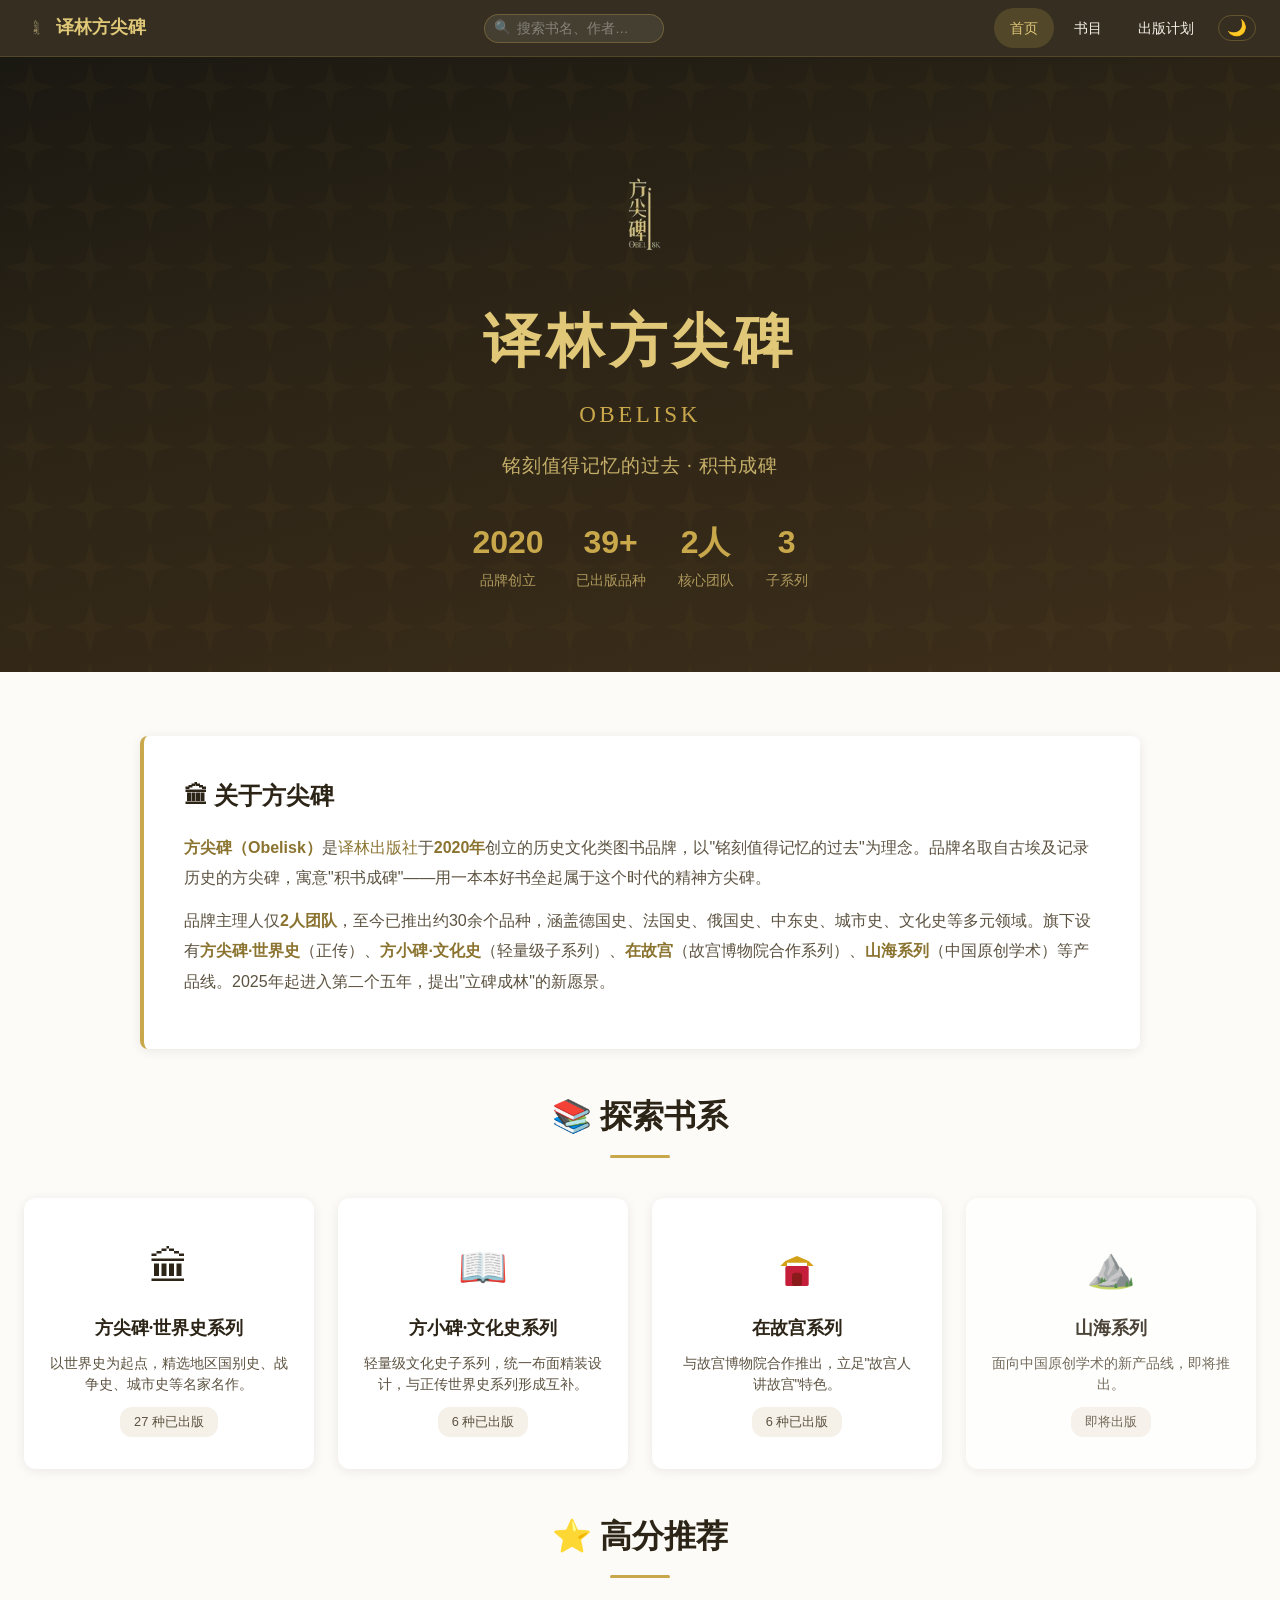
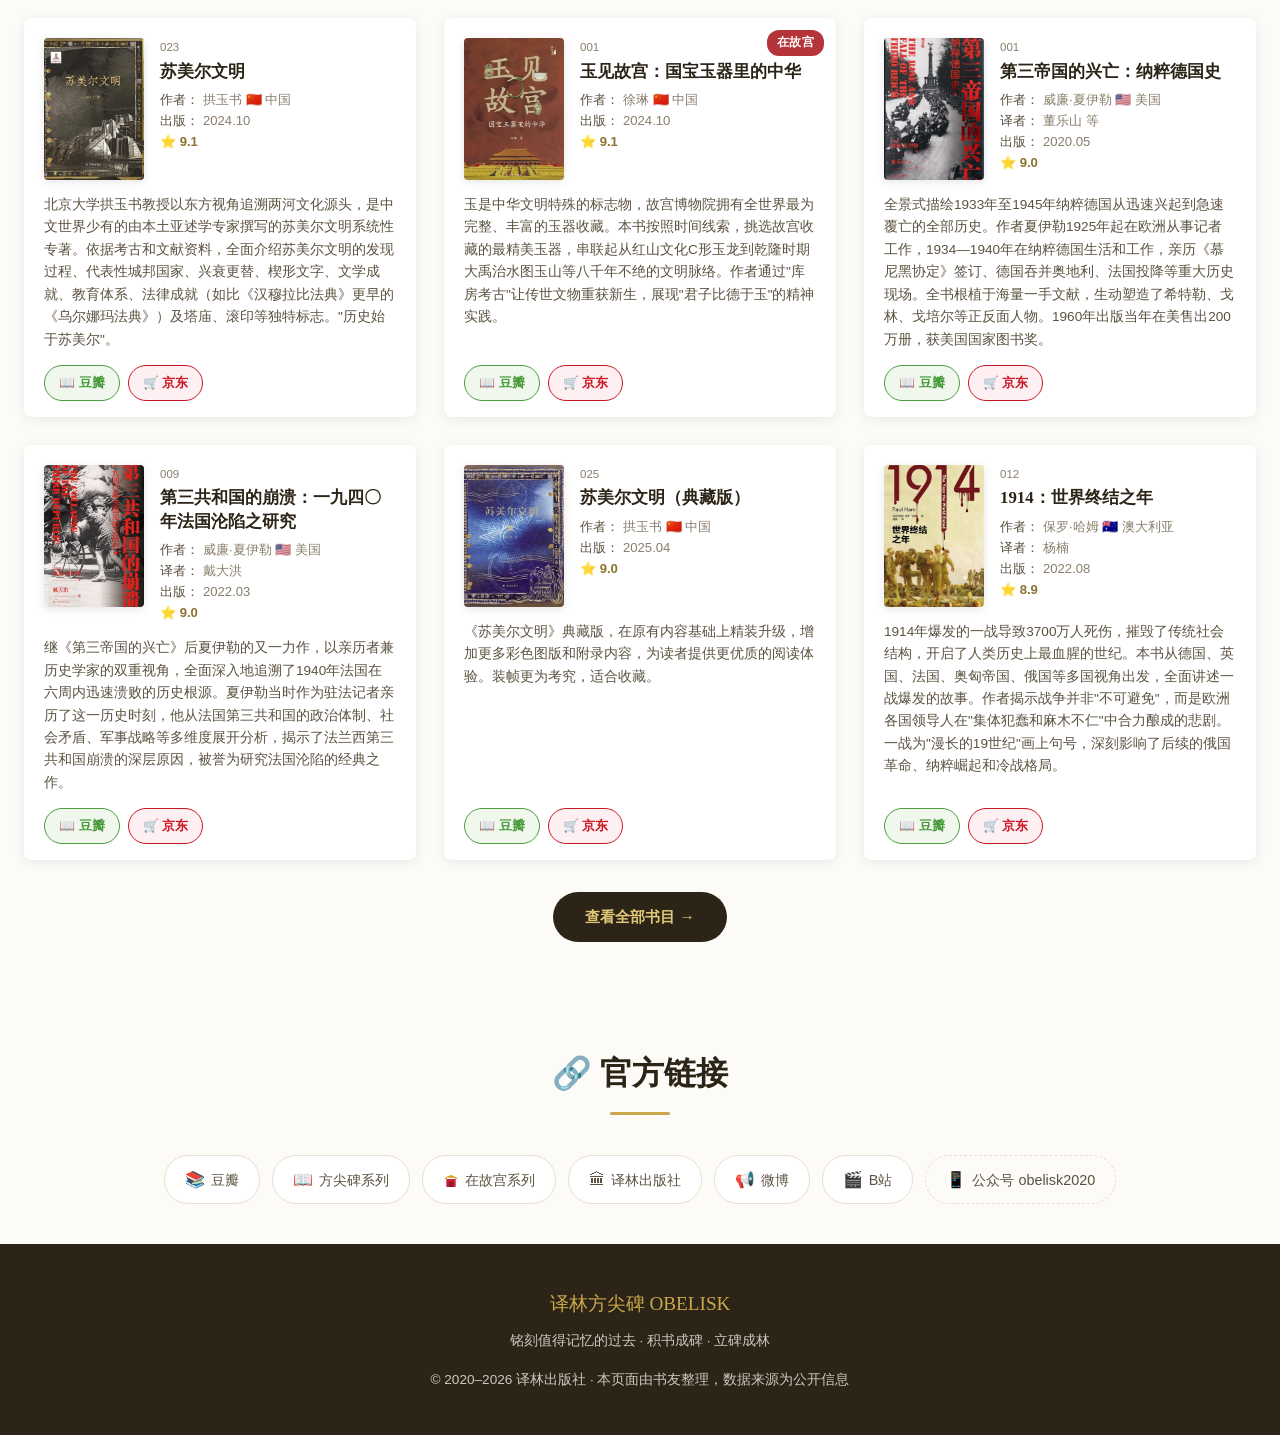
==== commit 0a7a0020: "fix: 将在故宫系列图标从🏯替换为中式红墙建筑SVG" ====
--- a/index.html
+++ b/index.html
@@ -66,7 +66,7 @@
       <span class="icon">📖</span> 方尖碑系列
     </a>
     <a href="https://book.douban.com/series/74426" target="_blank" rel="noopener" class="link-chip">
-      <span class="icon">🏯</span> 在故宫系列
+      <span class="icon"><svg viewBox="0 0 24 24" style="width:1em;height:1em;vertical-align:middle"><path d="M2 9L5 6L12 3L19 6L22 9H18V7H6v2H2z" fill="#D4A017"/><rect x="5" y="9" width="14" height="12" rx="1" fill="#C41E3A"/><rect x="9" y="13" width="6" height="8" rx="2" fill="#8B1A1A"/></svg></span> 在故宫系列
     </a>
     <a href="http://www.yilin.com/" target="_blank" rel="noopener" class="link-chip">
       <span class="icon">🏛</span> 译林出版社
--- a/css/style.css
+++ b/css/style.css
@@ -1293,3 +1293,44 @@
   background: #2a2520;
   border: 1px solid var(--stone-dark);
 }
+
+/* Nav stays light-on-dark in both themes */
+[data-theme="dark"] .site-nav {
+  background: rgba(16,14,10,0.97);
+}
+[data-theme="dark"] .nav-links a { color: #e0d8c8; }
+[data-theme="dark"] .nav-links a:hover,
+[data-theme="dark"] .nav-links a.active {
+  background: rgba(201,168,76,0.25);
+  color: var(--gold-light);
+}
+[data-theme="dark"] .nav-brand { color: var(--gold-light) !important; }
+[data-theme="dark"] .nav-links.open { background: rgba(16,14,10,0.99); }
+[data-theme="dark"] .nav-search input {
+  background: rgba(255,255,255,0.06);
+  color: #e0d8c8;
+  border-color: rgba(201,168,76,0.2);
+}
+[data-theme="dark"] .nav-search input:focus {
+  background: rgba(255,255,255,0.12);
+  border-color: var(--gold);
+}
+[data-theme="dark"] .nav-search input::placeholder { color: rgba(255,255,255,0.25); }
+
+/* Footer also stays light-on-dark */
+[data-theme="dark"] .site-footer { background: #100e0a; color: #c0b8a8; }
+
+/* Filter buttons */
+[data-theme="dark"] .filter-btn { background: var(--white); border-color: var(--stone-dark); }
+[data-theme="dark"] .filter-btn:hover,
+[data-theme="dark"] .filter-btn.active { background: var(--ink); color: var(--gold-light); }
+
+/* Detail meta */
+[data-theme="dark"] .detail-meta { background: var(--stone); }
+
+/* Plan section stats */
+[data-theme="dark"] .plan-section table th { background: #3d3630; }
+
+/* Book card links */
+[data-theme="dark"] .book-info h3 a { color: var(--ink); }
+[data-theme="dark"] .book-info h3 a:hover { color: var(--gold); }
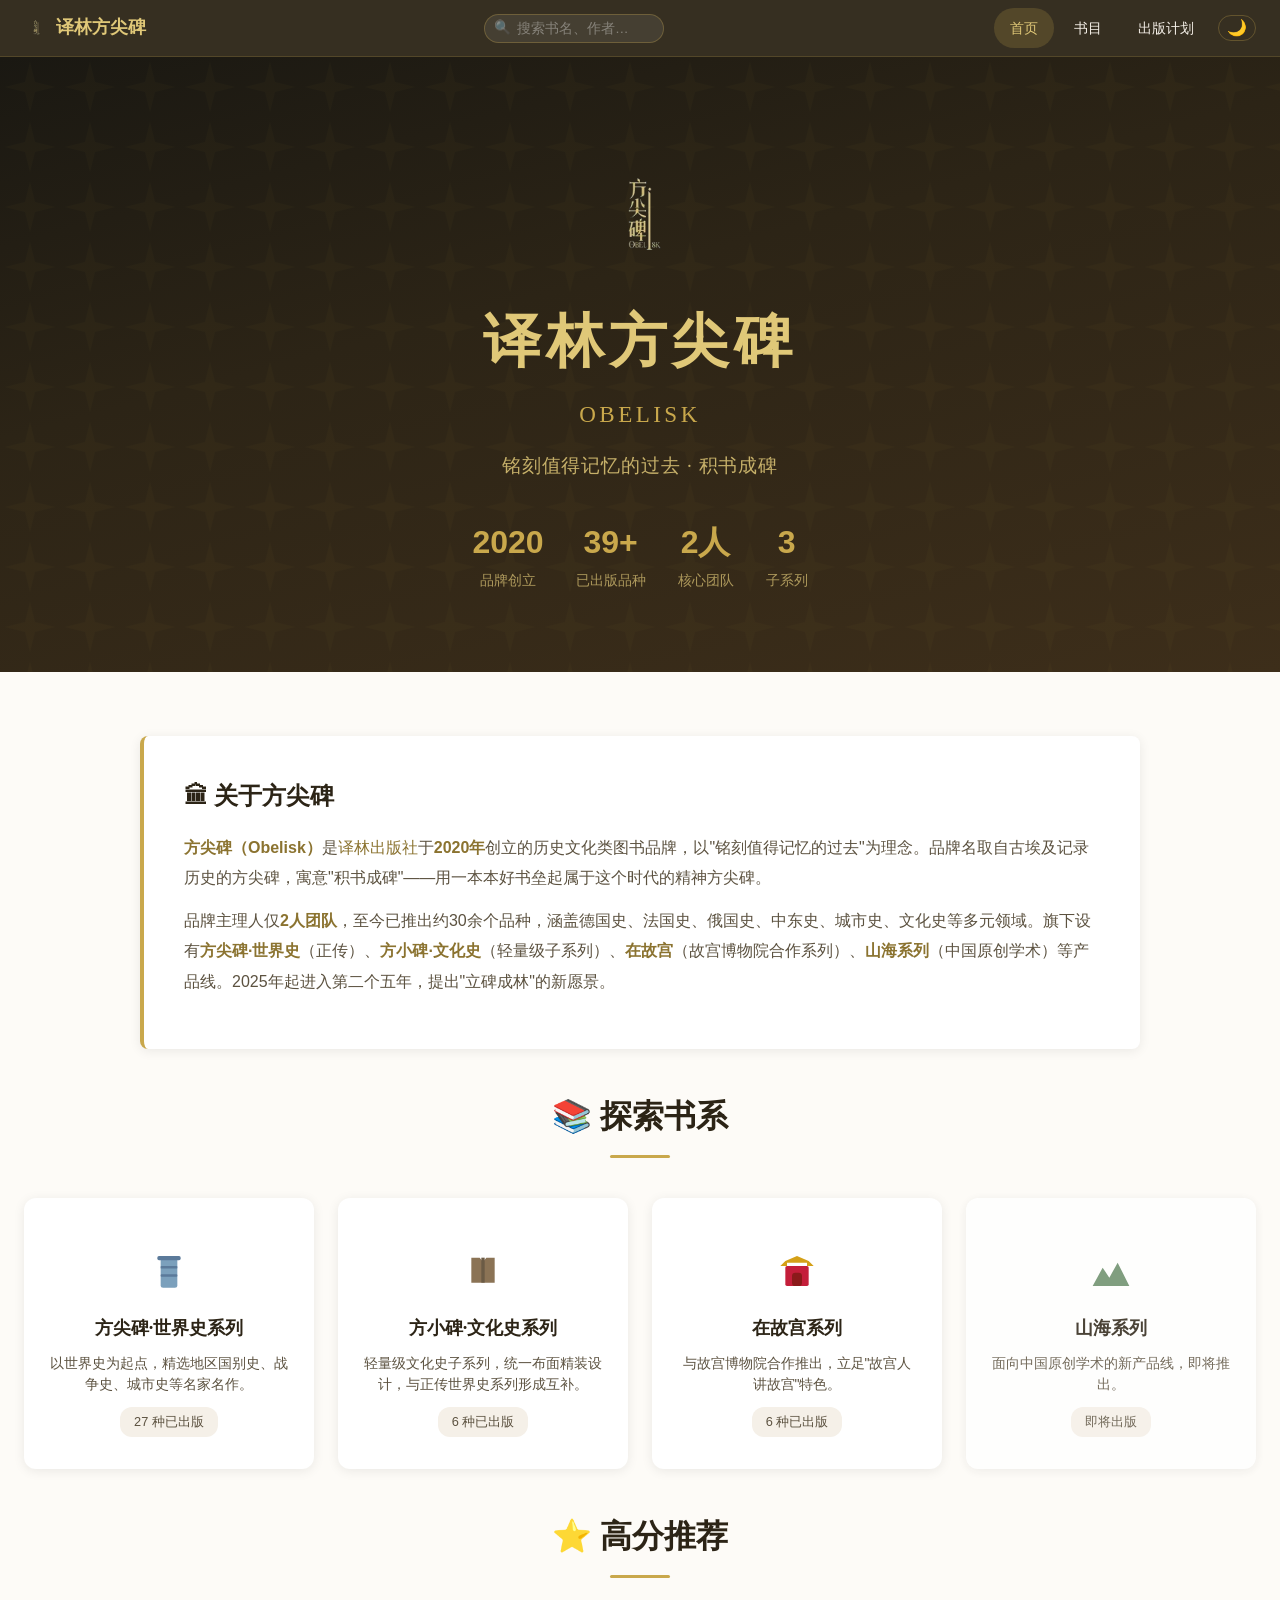
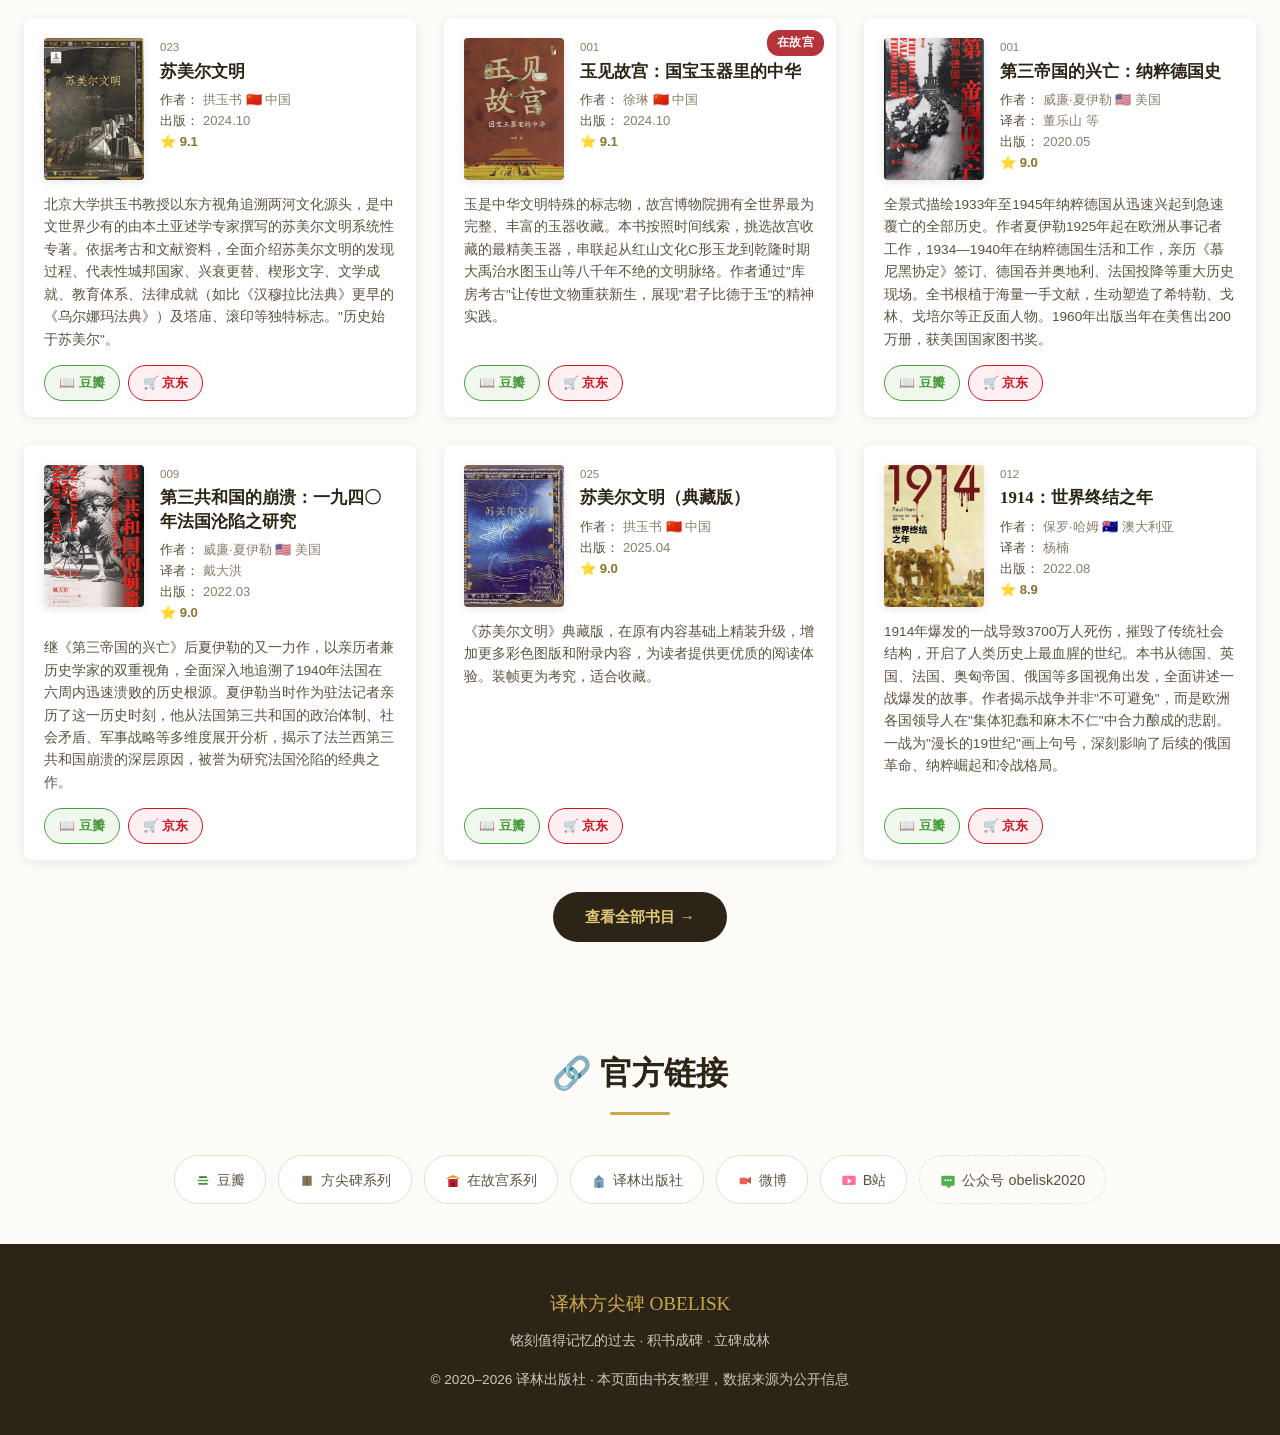
==== commit b98c1872: "style: 统一全部图标为SVG，集中管理于iconSVG对象" ====
--- a/index.html
+++ b/index.html
@@ -60,25 +60,25 @@
   <div class="section-divider"></div>
   <div class="links-row">
     <a href="https://www.douban.com/people/219745804/?_i=10161605SWu4Nq" target="_blank" rel="noopener" class="link-chip">
-      <span class="icon">📚</span> 豆瓣
+      <span class="icon"><svg viewBox="0 0 24 24" style="width:1em;height:1em;vertical-align:middle"><rect x="5" y="15" width="14" height="2.5" rx="0.5" fill="#4A8C3F"/><rect x="4" y="10" width="16" height="2.5" rx="0.5" fill="#5DA04F"/><rect x="6" y="5" width="12" height="2.5" rx="0.5" fill="#3D7A33"/></svg></span> 豆瓣
     </a>
     <a href="https://book.douban.com/series/54733" target="_blank" rel="noopener" class="link-chip">
-      <span class="icon">📖</span> 方尖碑系列
+      <span class="icon"><svg viewBox="0 0 24 24" style="width:1em;height:1em;vertical-align:middle"><path d="M5 4h5l2 2.5L14 4h5v15H5V4z" fill="#8B7355"/><path d="M12 4v15" stroke="#6B5B45" stroke-width="2"/></svg></span> 方尖碑系列
     </a>
     <a href="https://book.douban.com/series/74426" target="_blank" rel="noopener" class="link-chip">
       <span class="icon"><svg viewBox="0 0 24 24" style="width:1em;height:1em;vertical-align:middle"><path d="M2 9L5 6L12 3L19 6L22 9H18V7H6v2H2z" fill="#D4A017"/><rect x="5" y="9" width="14" height="12" rx="1" fill="#C41E3A"/><rect x="9" y="13" width="6" height="8" rx="2" fill="#8B1A1A"/></svg></span> 在故宫系列
     </a>
     <a href="http://www.yilin.com/" target="_blank" rel="noopener" class="link-chip">
-      <span class="icon">🏛</span> 译林出版社
+      <span class="icon"><svg viewBox="0 0 24 24" style="width:1em;height:1em;vertical-align:middle"><path d="M4 11L12 3l8 8H4z" fill="#6B8EAA"/><rect x="5" y="11" width="14" height="11" rx="1" fill="#7BA0BC"/><rect x="10" y="15" width="4" height="7" rx="1" fill="#5B7A9A"/></svg></span> 译林出版社
     </a>
     <a href="https://weibo.com/u/6437975644?is_all=1" target="_blank" rel="noopener" class="link-chip">
-      <span class="icon">📢</span> 微博
+      <span class="icon"><svg viewBox="0 0 24 24" style="width:1em;height:1em;vertical-align:middle"><rect x="4" y="7" width="11" height="10" rx="2" fill="#E8614C"/><path d="M15 9l6-3v10l-6-3V9z" fill="#D4503C"/></svg></span> 微博
     </a>
     <a href="https://space.bilibili.com/627652843?spm_id_from=333.337.search-card.all.click" target="_blank" rel="noopener" class="link-chip">
-      <span class="icon">🎬</span> B站
+      <span class="icon"><svg viewBox="0 0 24 24" style="width:1em;height:1em;vertical-align:middle"><rect x="2" y="4" width="20" height="14" rx="2" fill="#FB7299"/><path d="M10 8l6 4-6 4V8z" fill="#fff"/></svg></span> B站
     </a>
     <span class="link-chip link-chip-text">
-      <span class="icon">📱</span> 公众号 obelisk2020
+      <span class="icon"><svg viewBox="0 0 24 24" style="width:1em;height:1em;vertical-align:middle"><path d="M4 4h16a2 2 0 012 2v11a2 2 0 01-2 2h-3l-4 4-4-4H4a2 2 0 01-2-2V6a2 2 0 012-2z" fill="#4CAF50"/><circle cx="8" cy="11" r="1.5" fill="#fff"/><circle cx="12" cy="11" r="1.5" fill="#fff"/><circle cx="16" cy="11" r="1.5" fill="#fff"/></svg></span> 公众号 obelisk2020
     </span>
   </div>
 </section>
@@ -124,7 +124,7 @@
   // Add 山海 as upcoming
   navHtml += `
     <a href="plans.html#山海" class="series-nav-card" style="opacity:0.85">
-      <span class="icon">⛰️</span>
+      <span class="icon"><svg viewBox="0 0 24 24" style="width:1em;height:1em;vertical-align:middle"><path d="M1 21l6-11 4 6 5-9 7 14H1z" fill="#6B8E6B"/></svg></span>
       <h3>山海系列</h3>
       <p>面向中国原创学术的新产品线，即将推出。</p>
       <span class="count">即将出版</span>
